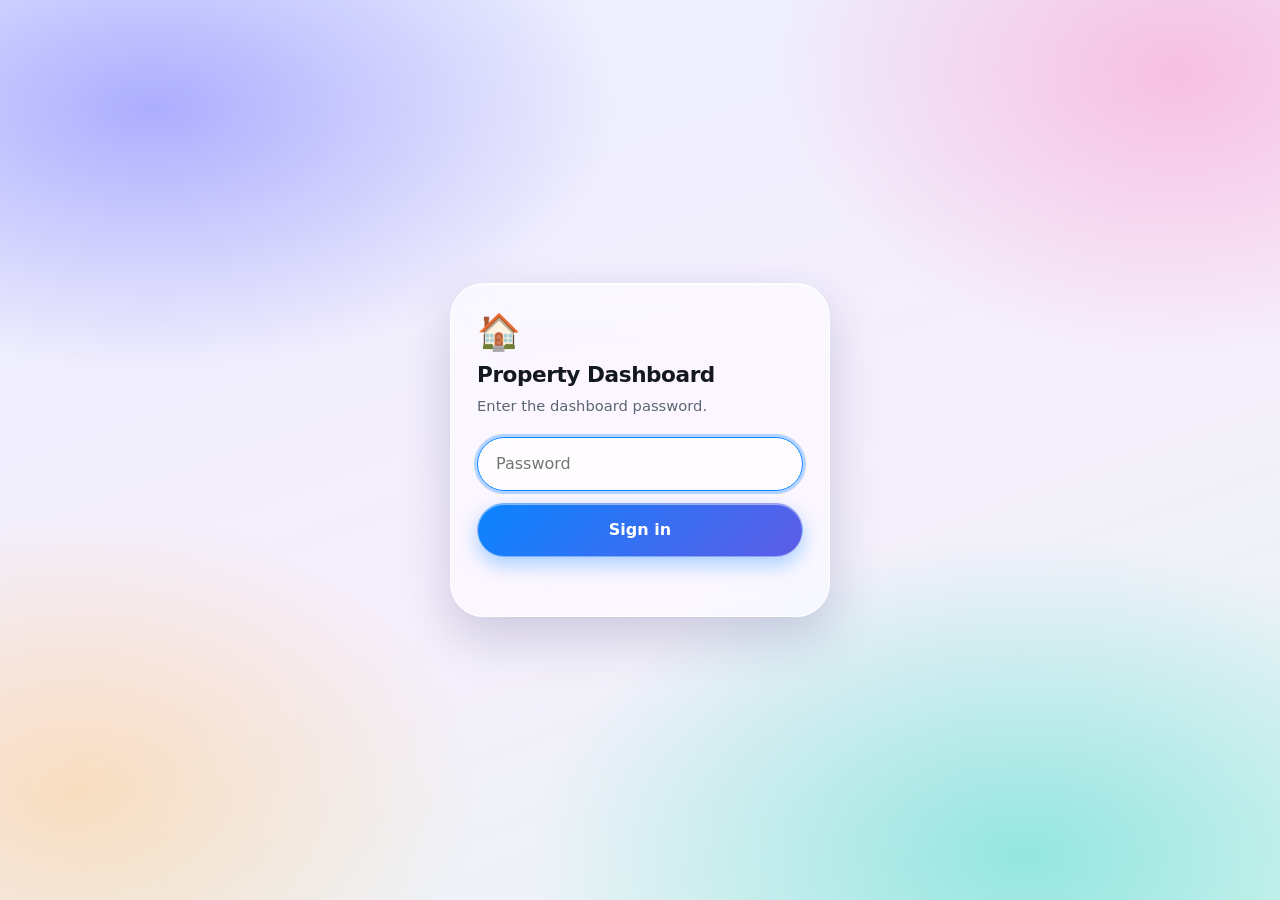
==== app/static/login.html @ 313a8110 "Home finder dashboard" ====
<!doctype html><html lang="en"><head><meta charset="utf-8">
<meta name="viewport" content="width=device-width,initial-scale=1,viewport-fit=cover">
<meta name="theme-color" content="#e9efff" media="(prefers-color-scheme: light)"><meta name="theme-color" content="#0b0d1f" media="(prefers-color-scheme: dark)">
<link rel="manifest" href="/manifest.webmanifest">
<link rel="apple-touch-icon" href="/icons/apple-touch-icon.png"><title>Sign in – Property Dashboard</title>
<style>
:root{--ink:#14181f;--mut:#5b6573;--glass:rgba(255,255,255,.55);--edge:rgba(255,255,255,.8);--field:rgba(255,255,255,.6);color-scheme:light dark}
@media(prefers-color-scheme:dark){:root{--ink:#f2f4f8;--mut:#a3adbb;--glass:rgba(34,38,58,.55);--edge:rgba(255,255,255,.22);--field:rgba(255,255,255,.08)}}
*{box-sizing:border-box}
body{margin:0;min-height:100vh;min-height:100dvh;display:grid;place-items:center;font:16px/1.5 -apple-system,BlinkMacSystemFont,"SF Pro Text","Segoe UI",system-ui,sans-serif;color:var(--ink);background:#e9efff;-webkit-font-smoothing:antialiased}
body::before{content:"";position:fixed;inset:0;z-index:-1;background:radial-gradient(52% 42% at 12% 12%,rgba(120,119,255,.55),transparent 70%),radial-gradient(45% 45% at 92% 8%,rgba(255,126,190,.42),transparent 70%),radial-gradient(55% 50% at 80% 95%,rgba(54,214,200,.48),transparent 70%),radial-gradient(45% 45% at 6% 88%,rgba(255,196,102,.4),transparent 70%),linear-gradient(160deg,#e9efff,#f6eefc 55%,#e6f6f4)}
@media(prefers-color-scheme:dark){body{background:#0b0d1f}body::before{background:radial-gradient(52% 42% at 12% 12%,rgba(94,92,230,.55),transparent 70%),radial-gradient(45% 45% at 92% 8%,rgba(214,70,150,.34),transparent 70%),radial-gradient(55% 50% at 80% 95%,rgba(20,150,150,.42),transparent 70%),linear-gradient(160deg,#0b0d1f,#150f27 55%,#0a1a1e)}}
form{width:min(380px,90vw);padding:30px 26px;border-radius:34px;background:var(--glass);border:1px solid var(--edge);
 -webkit-backdrop-filter:blur(24px) saturate(180%);backdrop-filter:blur(24px) saturate(180%);
 box-shadow:0 20px 50px rgba(40,50,110,.2),inset 0 1px 0 var(--edge);animation:up .6s cubic-bezier(.22,1.18,.36,1) both}
@supports not (backdrop-filter:blur(1px)){form{background:#f6f8ff}@media(prefers-color-scheme:dark){form{background:#1f2336}}}
@keyframes up{from{opacity:0;transform:translateY(24px) scale(.97)}to{opacity:1;transform:none}}
@media(prefers-reduced-motion:reduce){form{animation:none}}
.logo{font-size:2.2rem;line-height:1;margin-bottom:10px}
h1{font-size:1.35rem;margin:0 0 4px;letter-spacing:-.02em} p{color:var(--mut);margin:0 0 20px;font-size:.92rem}
input,button{width:100%;font:inherit;font-size:1rem;padding:14px 18px;border-radius:99px;margin-bottom:12px;min-height:50px}
input{border:1px solid var(--edge);background:var(--field);color:var(--ink);outline:none;box-shadow:inset 0 1px 3px rgba(0,0,0,.06)}
input:focus{border-color:#0a84ff;box-shadow:0 0 0 3px rgba(10,132,255,.3)}
button{border:1px solid rgba(255,255,255,.4);background:linear-gradient(135deg,#0a84ff,#5e5ce6);color:#fff;font-weight:650;cursor:pointer;box-shadow:0 8px 20px rgba(10,132,255,.35),inset 0 1px 0 rgba(255,255,255,.45);transition:transform .4s cubic-bezier(.22,1.18,.36,1)}
button:active{transform:scale(.96)}
#e{color:#e5484d;min-height:1.2em;font-size:.9rem;text-align:center}
</style></head><body>
<form id="f"><div class="logo">🏠</div><h1>Property Dashboard</h1><p>Enter the dashboard password.</p>
<input type="password" name="password" placeholder="Password" autocomplete="current-password" autofocus required>
<button>Sign in</button><div id="e"></div></form>
<script>
f.onsubmit=async ev=>{ev.preventDefault();const r=await fetch('/login',{method:'POST',body:new FormData(f)});
if(r.ok)location.href='/';else e.textContent=r.status===429?'Too many attempts — try later':'Wrong password';};
</script></body></html>
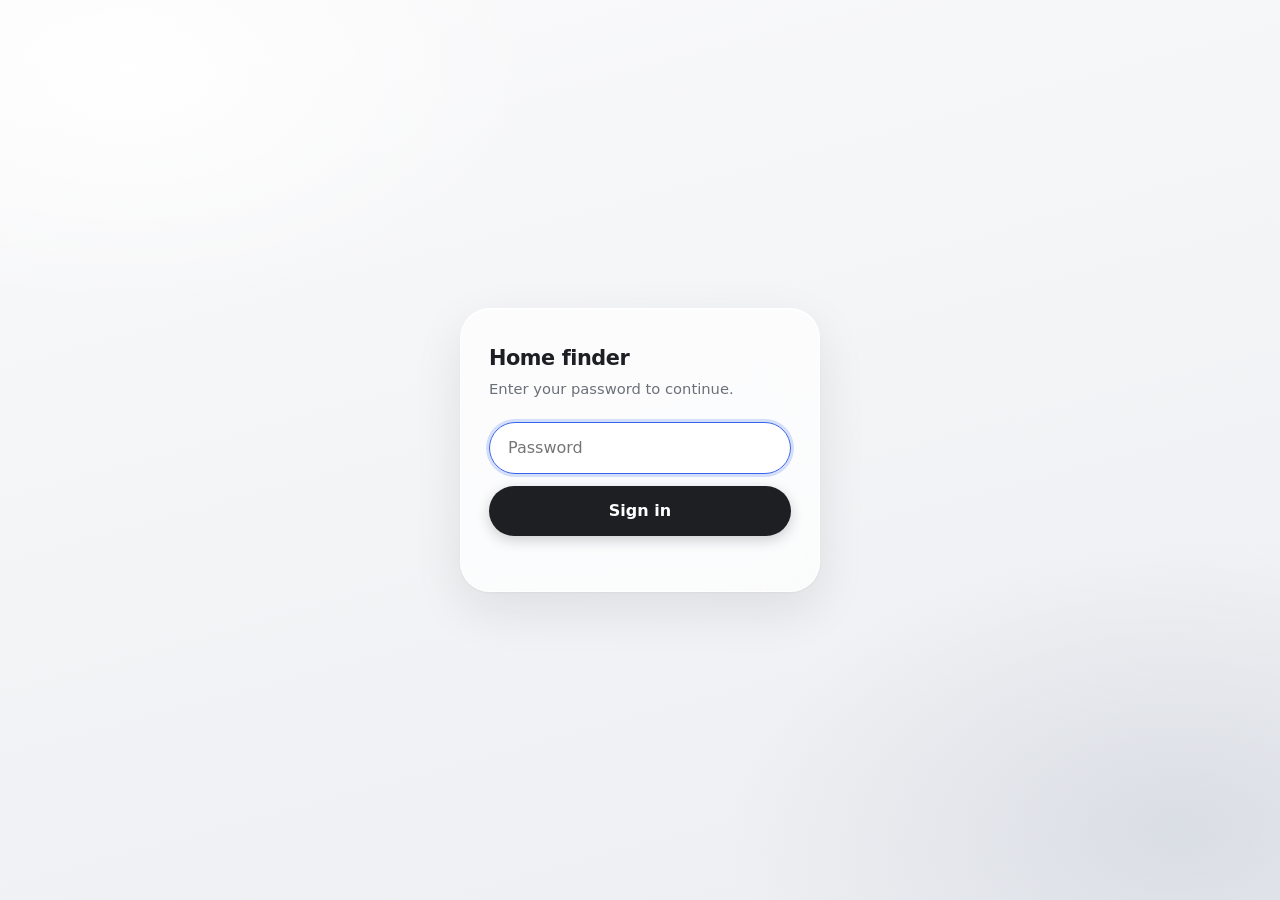
==== commit 150d45c4: "Floorplan OCR (Tesseract) and CLIP photo matching in short-lived worker processes; light glass UI" ====
--- a/app/static/login.html
+++ b/app/static/login.html
@@ -4,28 +4,25 @@
 <link rel="manifest" href="/manifest.webmanifest">
 <link rel="apple-touch-icon" href="/icons/apple-touch-icon.png"><title>Sign in – Property Dashboard</title>
 <style>
-:root{--ink:#14181f;--mut:#5b6573;--glass:rgba(255,255,255,.55);--edge:rgba(255,255,255,.8);--field:rgba(255,255,255,.6);color-scheme:light dark}
-@media(prefers-color-scheme:dark){:root{--ink:#f2f4f8;--mut:#a3adbb;--glass:rgba(34,38,58,.55);--edge:rgba(255,255,255,.22);--field:rgba(255,255,255,.08)}}
+:root{--ink:#1d1f23;--mut:#6b7078;--glass:rgba(255,255,255,.7);--edge:rgba(255,255,255,.9);color-scheme:light}
 *{box-sizing:border-box}
-body{margin:0;min-height:100vh;min-height:100dvh;display:grid;place-items:center;font:16px/1.5 -apple-system,BlinkMacSystemFont,"SF Pro Text","Segoe UI",system-ui,sans-serif;color:var(--ink);background:#e9efff;-webkit-font-smoothing:antialiased}
-body::before{content:"";position:fixed;inset:0;z-index:-1;background:radial-gradient(52% 42% at 12% 12%,rgba(120,119,255,.55),transparent 70%),radial-gradient(45% 45% at 92% 8%,rgba(255,126,190,.42),transparent 70%),radial-gradient(55% 50% at 80% 95%,rgba(54,214,200,.48),transparent 70%),radial-gradient(45% 45% at 6% 88%,rgba(255,196,102,.4),transparent 70%),linear-gradient(160deg,#e9efff,#f6eefc 55%,#e6f6f4)}
-@media(prefers-color-scheme:dark){body{background:#0b0d1f}body::before{background:radial-gradient(52% 42% at 12% 12%,rgba(94,92,230,.55),transparent 70%),radial-gradient(45% 45% at 92% 8%,rgba(214,70,150,.34),transparent 70%),radial-gradient(55% 50% at 80% 95%,rgba(20,150,150,.42),transparent 70%),linear-gradient(160deg,#0b0d1f,#150f27 55%,#0a1a1e)}}
-form{width:min(380px,90vw);padding:30px 26px;border-radius:34px;background:var(--glass);border:1px solid var(--edge);
- -webkit-backdrop-filter:blur(24px) saturate(180%);backdrop-filter:blur(24px) saturate(180%);
- box-shadow:0 20px 50px rgba(40,50,110,.2),inset 0 1px 0 var(--edge);animation:up .6s cubic-bezier(.22,1.18,.36,1) both}
-@supports not (backdrop-filter:blur(1px)){form{background:#f6f8ff}@media(prefers-color-scheme:dark){form{background:#1f2336}}}
-@keyframes up{from{opacity:0;transform:translateY(24px) scale(.97)}to{opacity:1;transform:none}}
+body{margin:0;min-height:100vh;min-height:100dvh;display:grid;place-items:center;font:16px/1.5 -apple-system,BlinkMacSystemFont,"SF Pro Text","Segoe UI",system-ui,sans-serif;color:var(--ink);background:#f3f4f6;-webkit-font-smoothing:antialiased}
+body::before{content:"";position:fixed;inset:0;z-index:-1;background:radial-gradient(46% 38% at 10% 8%,rgba(255,255,255,.95),transparent 70%),radial-gradient(50% 45% at 92% 92%,rgba(205,210,220,.6),transparent 70%),linear-gradient(165deg,#fafafb,#eceef1)}
+form{width:min(360px,90vw);padding:34px 28px 26px;border-radius:30px;background:var(--glass);border:1px solid var(--edge);
+ -webkit-backdrop-filter:blur(24px) saturate(160%);backdrop-filter:blur(24px) saturate(160%);
+ box-shadow:0 18px 50px rgba(20,22,26,.09),0 1px 3px rgba(20,22,26,.05),inset 0 1px 0 #fff;animation:up .5s cubic-bezier(.22,1.1,.36,1) both}
+@supports not (backdrop-filter:blur(1px)){form{background:#fff}}
+@keyframes up{from{opacity:0;transform:translateY(18px)}to{opacity:1;transform:none}}
 @media(prefers-reduced-motion:reduce){form{animation:none}}
-.logo{font-size:2.2rem;line-height:1;margin-bottom:10px}
-h1{font-size:1.35rem;margin:0 0 4px;letter-spacing:-.02em} p{color:var(--mut);margin:0 0 20px;font-size:.92rem}
-input,button{width:100%;font:inherit;font-size:1rem;padding:14px 18px;border-radius:99px;margin-bottom:12px;min-height:50px}
-input{border:1px solid var(--edge);background:var(--field);color:var(--ink);outline:none;box-shadow:inset 0 1px 3px rgba(0,0,0,.06)}
-input:focus{border-color:#0a84ff;box-shadow:0 0 0 3px rgba(10,132,255,.3)}
-button{border:1px solid rgba(255,255,255,.4);background:linear-gradient(135deg,#0a84ff,#5e5ce6);color:#fff;font-weight:650;cursor:pointer;box-shadow:0 8px 20px rgba(10,132,255,.35),inset 0 1px 0 rgba(255,255,255,.45);transition:transform .4s cubic-bezier(.22,1.18,.36,1)}
-button:active{transform:scale(.96)}
-#e{color:#e5484d;min-height:1.2em;font-size:.9rem;text-align:center}
+h1{font-size:1.3rem;font-weight:650;margin:0 0 4px;letter-spacing:-.02em} p{color:var(--mut);margin:0 0 22px;font-size:.92rem}
+input,button{width:100%;font:inherit;font-size:1rem;padding:13px 18px;border-radius:99px;margin-bottom:12px;min-height:48px}
+input{border:1px solid rgba(20,22,26,.1);background:rgba(255,255,255,.85);color:var(--ink);outline:none}
+input:focus{border-color:#3563e9;box-shadow:0 0 0 3px rgba(53,99,233,.2)}
+button{border:0;background:#1d1f23;color:#fff;font-weight:600;cursor:pointer;box-shadow:0 4px 14px rgba(20,22,26,.2);transition:transform .3s cubic-bezier(.22,1.1,.36,1)}
+button:active{transform:scale(.97)}
+#e{color:#d4463f;min-height:1.2em;font-size:.9rem;text-align:center;margin:0}
 </style></head><body>
-<form id="f"><div class="logo">🏠</div><h1>Property Dashboard</h1><p>Enter the dashboard password.</p>
+<form id="f"><h1>Home finder</h1><p>Enter your password to continue.</p>
 <input type="password" name="password" placeholder="Password" autocomplete="current-password" autofocus required>
 <button>Sign in</button><div id="e"></div></form>
 <script>
